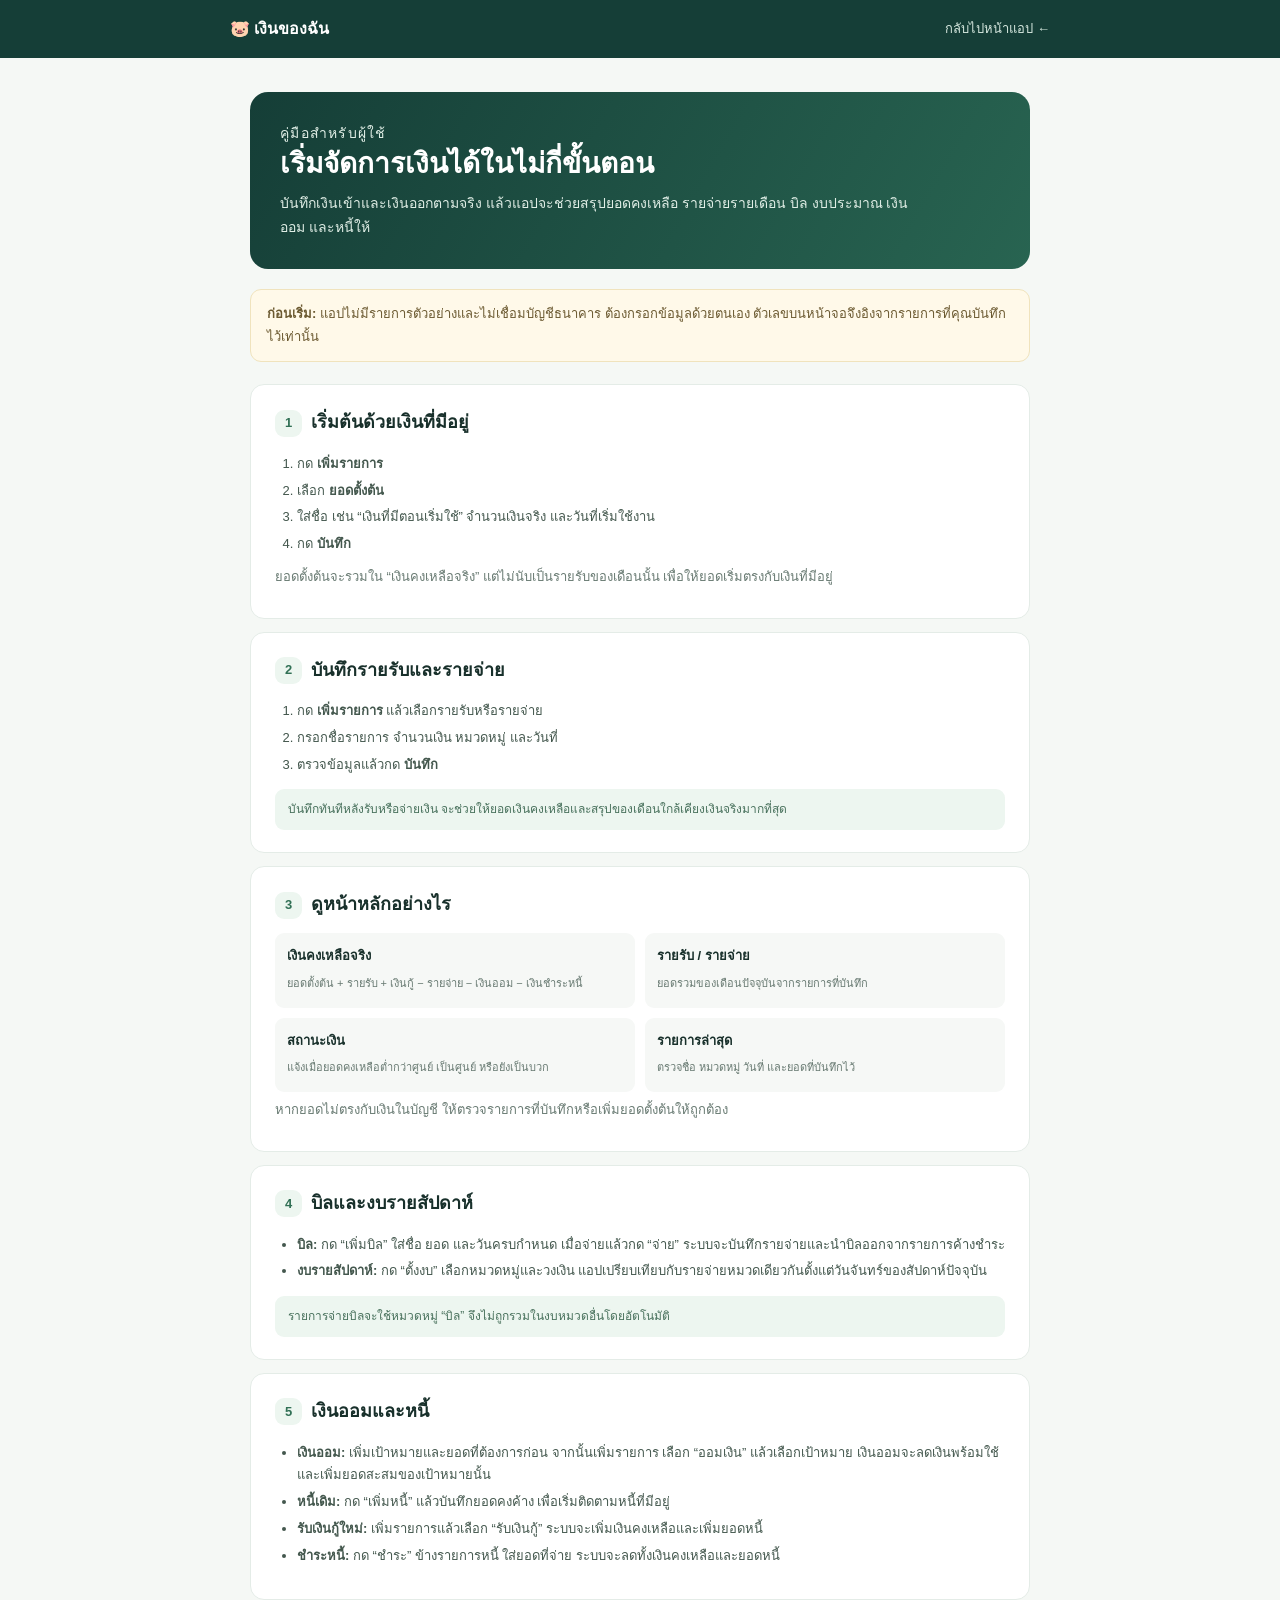
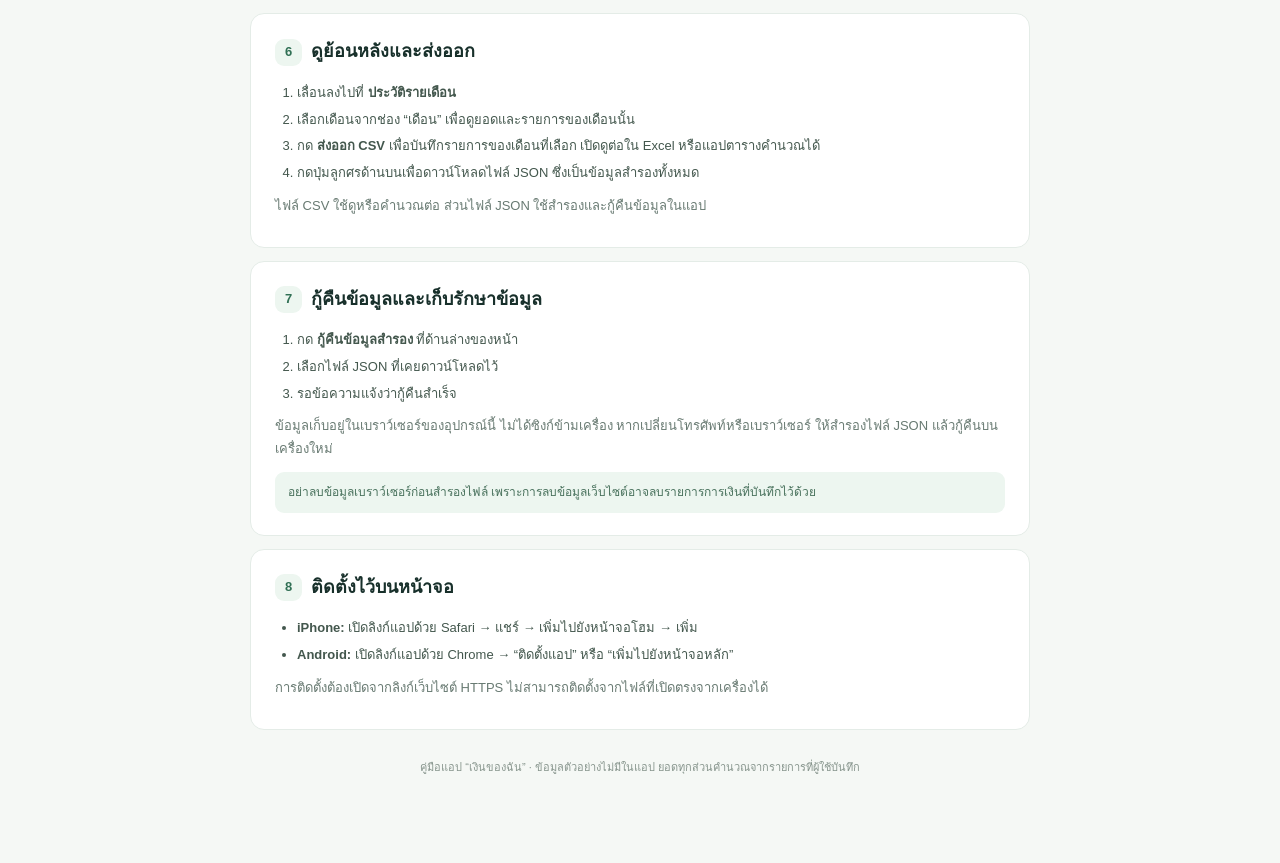
==== คู่มือการใช้งาน.html @ 993e9a69 "เพิ่มแอปบันทึกรายรับรายจ่ายภาษาไทย" ====
<!doctype html>
<html lang="th">
<head>
  <meta charset="utf-8">
  <meta name="viewport" content="width=device-width,initial-scale=1,viewport-fit=cover">
  <meta name="theme-color" content="#153e37">
  <title>คู่มือการใช้งาน · เงินของฉัน</title>
  <style>
    :root{--green:#153e37;--ink:#18302b;--muted:#687a72;--line:#e4ece7;--paper:#f5f8f5;--pale:#edf6f0;--gold:#f3c65f}*{box-sizing:border-box}body{margin:0;background:var(--paper);color:var(--ink);font-family:"Leelawadee UI",Tahoma,sans-serif;line-height:1.75}.top{background:var(--green);color:#fff;padding:15px max(calc((100vw - 820px)/2),20px);display:flex;justify-content:space-between;align-items:center}.brand{font-weight:700;text-decoration:none;color:white}.back{color:#d5e7de;text-decoration:none;font-size:13px}main{max-width:820px;padding:34px 20px 60px;margin:auto}.hero{background:linear-gradient(120deg,#153e37,#286451);border-radius:18px;padding:29px 30px;color:#fff;margin-bottom:20px}.eyebrow{font-size:11px;letter-spacing:.09em;color:#c4ddcf;margin:0 0 5px}.hero h1{font-size:28px;line-height:1.3;margin:0 0 9px}.hero p{font-size:14px;color:#e0eee6;margin:0;max-width:630px}.callout{background:#fff9e9;border:1px solid #f0e3bd;color:#6b5930;border-radius:11px;padding:13px 16px;font-size:13px;margin:15px 0 22px}.section{background:white;border:1px solid var(--line);border-radius:14px;padding:22px 24px;margin:13px 0}.section h2{font-size:18px;margin:0 0 12px;display:flex;align-items:center;gap:9px}.num{display:inline-grid;place-items:center;width:27px;height:27px;background:var(--pale);color:#317055;border-radius:9px;font-size:13px}.section p{font-size:13px;color:var(--muted);margin:7px 0}.section ol,.section ul{padding-left:22px;margin:8px 0;color:#43574d;font-size:13px}.section li{padding:2px 0}.tip{background:var(--pale);border-radius:9px;padding:10px 13px;color:#47705b;font-size:12px;margin-top:11px}.pill{display:inline-block;background:#f1f5f2;padding:2px 8px;border-radius:6px;color:#456458;font-size:11px}.grid{display:grid;grid-template-columns:1fr 1fr;gap:10px}.grid div{background:#f6f8f6;border-radius:9px;padding:12px}.grid b{display:block;font-size:13px}.grid span{font-size:11px;color:var(--muted)}.foot{color:#87958d;font-size:11px;text-align:center;padding:15px}@media(max-width:600px){.top{padding:12px 16px}main{padding:20px 13px 36px}.hero{padding:22px 19px}.hero h1{font-size:24px}.section{padding:17px 16px}.grid{grid-template-columns:1fr}}
  </style>
</head>
<body>
  <header class="top"><a class="brand" href="index.html">🐷 เงินของฉัน</a><a class="back" href="index.html">กลับไปหน้าแอป ←</a></header>
  <main>
    <section class="hero"><p class="eyebrow">คู่มือสำหรับผู้ใช้</p><h1>เริ่มจัดการเงินได้ในไม่กี่ขั้นตอน</h1><p>บันทึกเงินเข้าและเงินออกตามจริง แล้วแอปจะช่วยสรุปยอดคงเหลือ รายจ่ายรายเดือน บิล งบประมาณ เงินออม และหนี้ให้</p></section>
    <div class="callout"><b>ก่อนเริ่ม:</b> แอปไม่มีรายการตัวอย่างและไม่เชื่อมบัญชีธนาคาร ต้องกรอกข้อมูลด้วยตนเอง ตัวเลขบนหน้าจอจึงอิงจากรายการที่คุณบันทึกไว้เท่านั้น</div>

    <section class="section"><h2><span class="num">1</span> เริ่มต้นด้วยเงินที่มีอยู่</h2><ol><li>กด <b>เพิ่มรายการ</b></li><li>เลือก <b>ยอดตั้งต้น</b></li><li>ใส่ชื่อ เช่น “เงินที่มีตอนเริ่มใช้” จำนวนเงินจริง และวันที่เริ่มใช้งาน</li><li>กด <b>บันทึก</b></li></ol><p>ยอดตั้งต้นจะรวมใน “เงินคงเหลือจริง” แต่ไม่นับเป็นรายรับของเดือนนั้น เพื่อให้ยอดเริ่มตรงกับเงินที่มีอยู่</p></section>

    <section class="section"><h2><span class="num">2</span> บันทึกรายรับและรายจ่าย</h2><ol><li>กด <b>เพิ่มรายการ</b> แล้วเลือกรายรับหรือรายจ่าย</li><li>กรอกชื่อรายการ จำนวนเงิน หมวดหมู่ และวันที่</li><li>ตรวจข้อมูลแล้วกด <b>บันทึก</b></li></ol><div class="tip">บันทึกทันทีหลังรับหรือจ่ายเงิน จะช่วยให้ยอดเงินคงเหลือและสรุปของเดือนใกล้เคียงเงินจริงมากที่สุด</div></section>

    <section class="section"><h2><span class="num">3</span> ดูหน้าหลักอย่างไร</h2><div class="grid"><div><b>เงินคงเหลือจริง</b><span>ยอดตั้งต้น + รายรับ + เงินกู้ − รายจ่าย − เงินออม − เงินชำระหนี้</span></div><div><b>รายรับ / รายจ่าย</b><span>ยอดรวมของเดือนปัจจุบันจากรายการที่บันทึก</span></div><div><b>สถานะเงิน</b><span>แจ้งเมื่อยอดคงเหลือต่ำกว่าศูนย์ เป็นศูนย์ หรือยังเป็นบวก</span></div><div><b>รายการล่าสุด</b><span>ตรวจชื่อ หมวดหมู่ วันที่ และยอดที่บันทึกไว้</span></div></div><p>หากยอดไม่ตรงกับเงินในบัญชี ให้ตรวจรายการที่บันทึกหรือเพิ่มยอดตั้งต้นให้ถูกต้อง</p></section>

    <section class="section"><h2><span class="num">4</span> บิลและงบรายสัปดาห์</h2><ul><li><b>บิล:</b> กด “เพิ่มบิล” ใส่ชื่อ ยอด และวันครบกำหนด เมื่อจ่ายแล้วกด “จ่าย” ระบบจะบันทึกรายจ่ายและนำบิลออกจากรายการค้างชำระ</li><li><b>งบรายสัปดาห์:</b> กด “ตั้งงบ” เลือกหมวดหมู่และวงเงิน แอปเปรียบเทียบกับรายจ่ายหมวดเดียวกันตั้งแต่วันจันทร์ของสัปดาห์ปัจจุบัน</li></ul><div class="tip">รายการจ่ายบิลจะใช้หมวดหมู่ “บิล” จึงไม่ถูกรวมในงบหมวดอื่นโดยอัตโนมัติ</div></section>

    <section class="section"><h2><span class="num">5</span> เงินออมและหนี้</h2><ul><li><b>เงินออม:</b> เพิ่มเป้าหมายและยอดที่ต้องการก่อน จากนั้นเพิ่มรายการ เลือก “ออมเงิน” แล้วเลือกเป้าหมาย เงินออมจะลดเงินพร้อมใช้และเพิ่มยอดสะสมของเป้าหมายนั้น</li><li><b>หนี้เดิม:</b> กด “เพิ่มหนี้” แล้วบันทึกยอดคงค้าง เพื่อเริ่มติดตามหนี้ที่มีอยู่</li><li><b>รับเงินกู้ใหม่:</b> เพิ่มรายการแล้วเลือก “รับเงินกู้” ระบบจะเพิ่มเงินคงเหลือและเพิ่มยอดหนี้</li><li><b>ชำระหนี้:</b> กด “ชำระ” ข้างรายการหนี้ ใส่ยอดที่จ่าย ระบบจะลดทั้งเงินคงเหลือและยอดหนี้</li></ul></section>

    <section class="section"><h2><span class="num">6</span> ดูย้อนหลังและส่งออก</h2><ol><li>เลื่อนลงไปที่ <b>ประวัติรายเดือน</b></li><li>เลือกเดือนจากช่อง “เดือน” เพื่อดูยอดและรายการของเดือนนั้น</li><li>กด <b>ส่งออก CSV</b> เพื่อบันทึกรายการของเดือนที่เลือก เปิดดูต่อใน Excel หรือแอปตารางคำนวณได้</li><li>กดปุ่มลูกศรด้านบนเพื่อดาวน์โหลดไฟล์ JSON ซึ่งเป็นข้อมูลสำรองทั้งหมด</li></ol><p>ไฟล์ CSV ใช้ดูหรือคำนวณต่อ ส่วนไฟล์ JSON ใช้สำรองและกู้คืนข้อมูลในแอป</p></section>

    <section class="section"><h2><span class="num">7</span> กู้คืนข้อมูลและเก็บรักษาข้อมูล</h2><ol><li>กด <b>กู้คืนข้อมูลสำรอง</b> ที่ด้านล่างของหน้า</li><li>เลือกไฟล์ JSON ที่เคยดาวน์โหลดไว้</li><li>รอข้อความแจ้งว่ากู้คืนสำเร็จ</li></ol><p>ข้อมูลเก็บอยู่ในเบราว์เซอร์ของอุปกรณ์นี้ ไม่ได้ซิงก์ข้ามเครื่อง หากเปลี่ยนโทรศัพท์หรือเบราว์เซอร์ ให้สำรองไฟล์ JSON แล้วกู้คืนบนเครื่องใหม่</p><div class="tip">อย่าลบข้อมูลเบราว์เซอร์ก่อนสำรองไฟล์ เพราะการลบข้อมูลเว็บไซต์อาจลบรายการการเงินที่บันทึกไว้ด้วย</div></section>

    <section class="section"><h2><span class="num">8</span> ติดตั้งไว้บนหน้าจอ</h2><ul><li><b>iPhone:</b> เปิดลิงก์แอปด้วย Safari → แชร์ → เพิ่มไปยังหน้าจอโฮม → เพิ่ม</li><li><b>Android:</b> เปิดลิงก์แอปด้วย Chrome → “ติดตั้งแอป” หรือ “เพิ่มไปยังหน้าจอหลัก”</li></ul><p>การติดตั้งต้องเปิดจากลิงก์เว็บไซต์ HTTPS ไม่สามารถติดตั้งจากไฟล์ที่เปิดตรงจากเครื่องได้</p></section>

    <p class="foot">คู่มือแอป “เงินของฉัน” · ข้อมูลตัวอย่างไม่มีในแอป ยอดทุกส่วนคำนวณจากรายการที่ผู้ใช้บันทึก</p>
  </main>
</body>
</html>
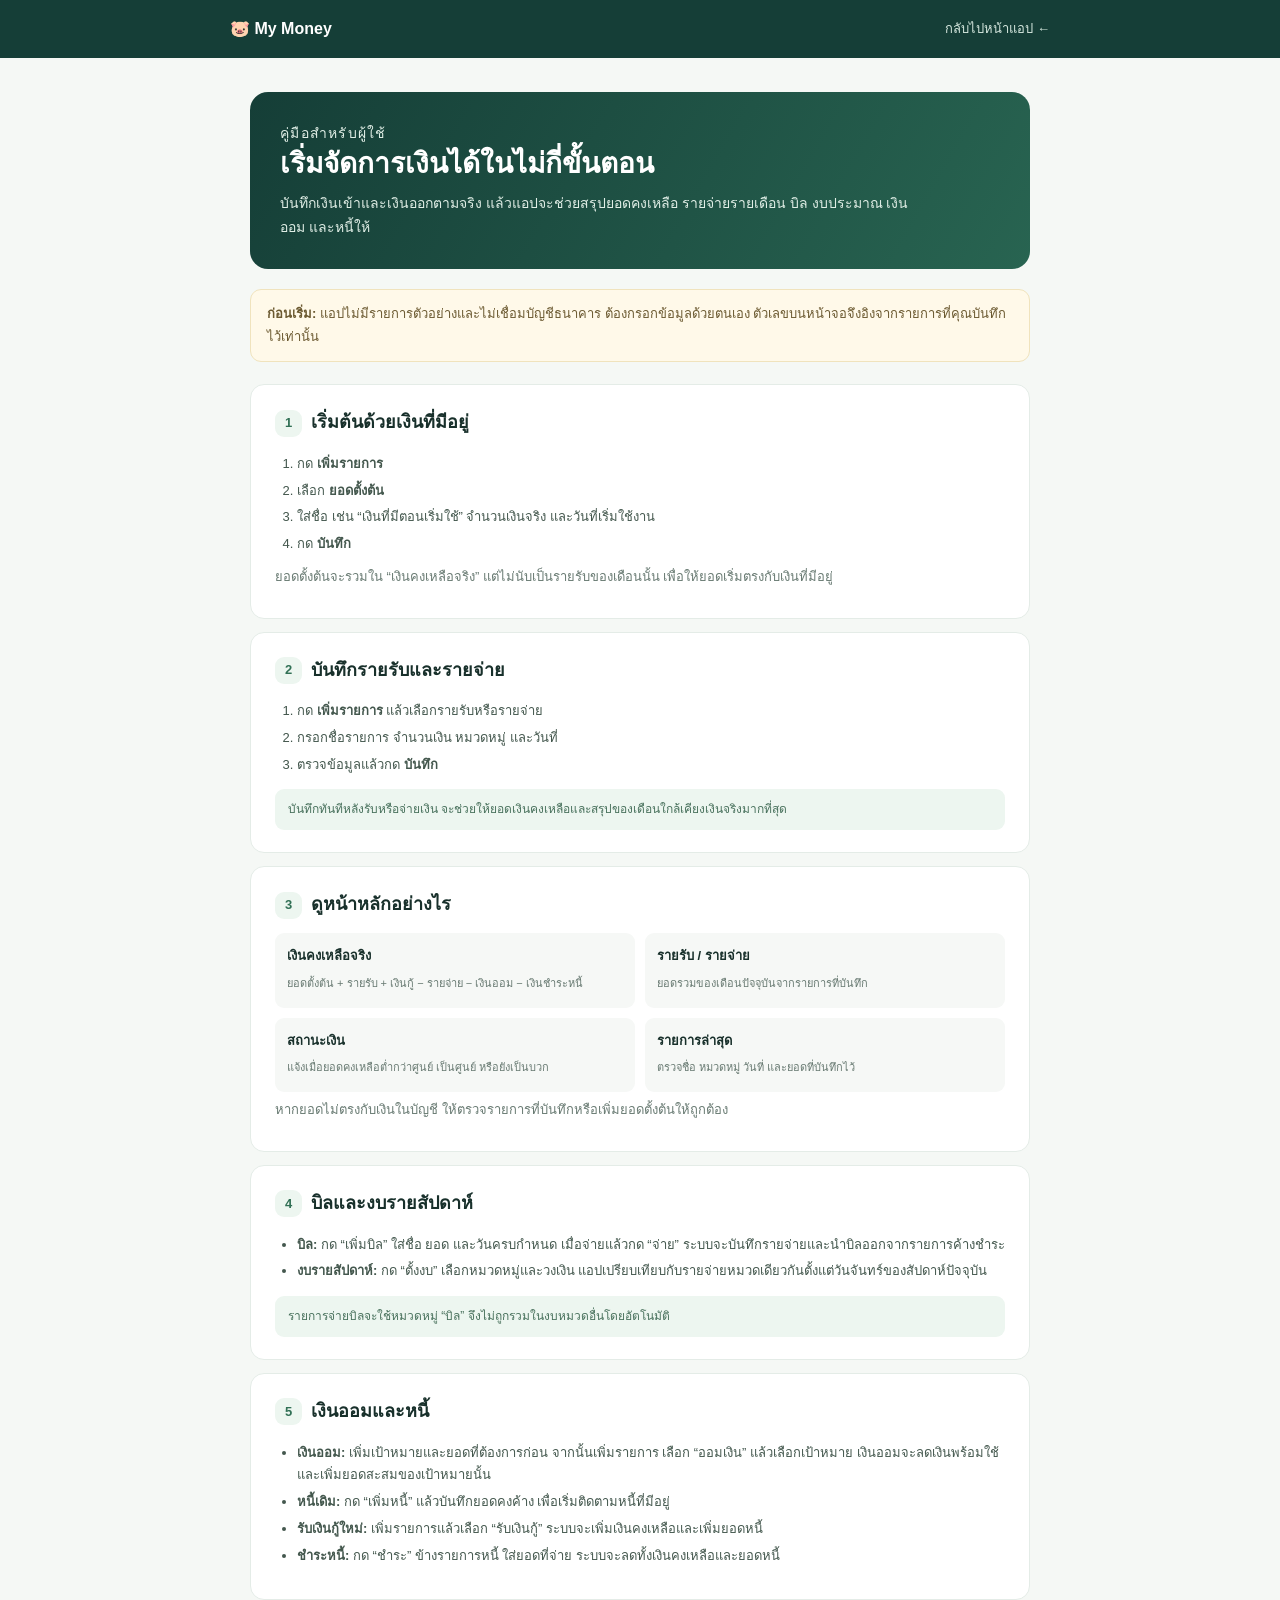
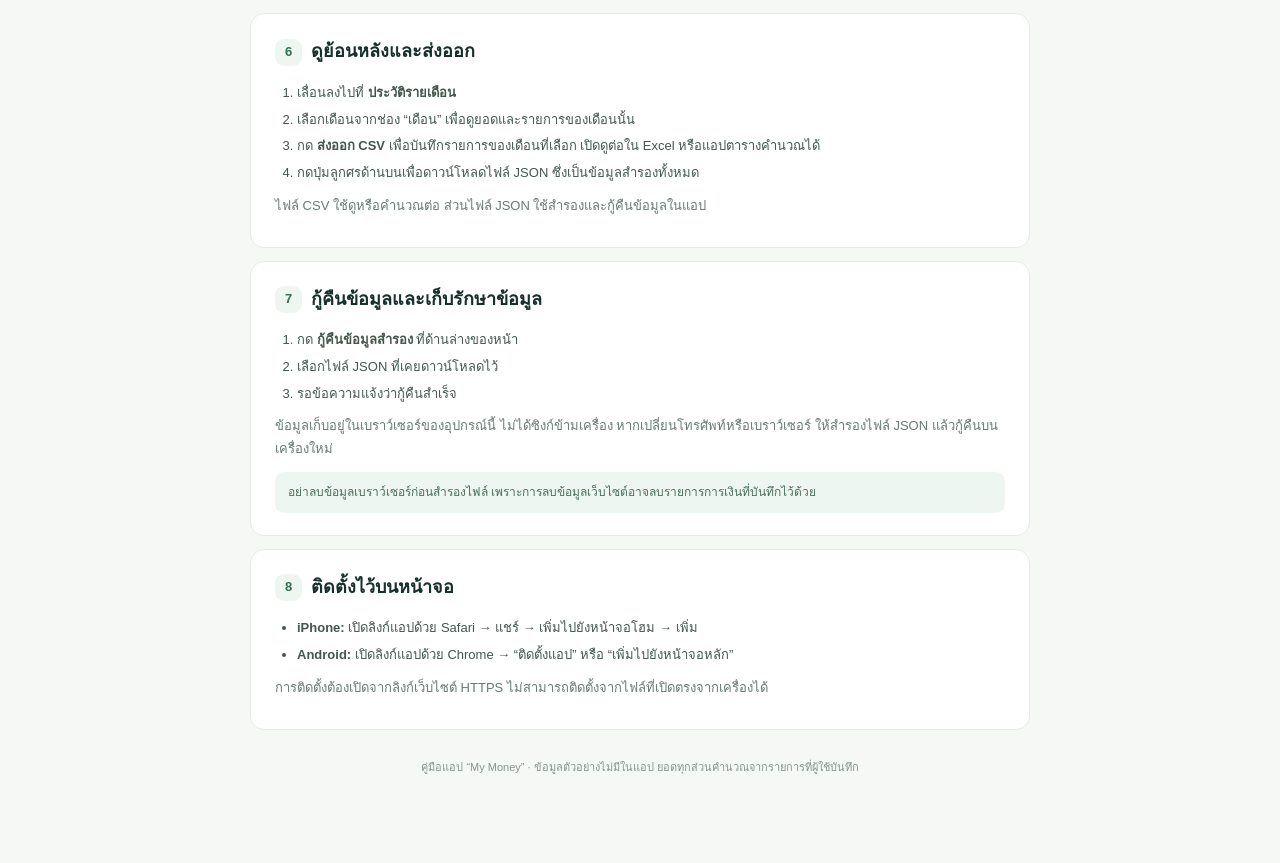
==== commit 926e401c: "เปลี่ยนชื่อแอปเป็น My Money" ====
--- a/คู่มือการใช้งาน.html
+++ b/คู่มือการใช้งาน.html
@@ -4,13 +4,13 @@
   <meta charset="utf-8">
   <meta name="viewport" content="width=device-width,initial-scale=1,viewport-fit=cover">
   <meta name="theme-color" content="#153e37">
-  <title>คู่มือการใช้งาน · เงินของฉัน</title>
+  <title>คู่มือการใช้งาน · My Money</title>
   <style>
     :root{--green:#153e37;--ink:#18302b;--muted:#687a72;--line:#e4ece7;--paper:#f5f8f5;--pale:#edf6f0;--gold:#f3c65f}*{box-sizing:border-box}body{margin:0;background:var(--paper);color:var(--ink);font-family:"Leelawadee UI",Tahoma,sans-serif;line-height:1.75}.top{background:var(--green);color:#fff;padding:15px max(calc((100vw - 820px)/2),20px);display:flex;justify-content:space-between;align-items:center}.brand{font-weight:700;text-decoration:none;color:white}.back{color:#d5e7de;text-decoration:none;font-size:13px}main{max-width:820px;padding:34px 20px 60px;margin:auto}.hero{background:linear-gradient(120deg,#153e37,#286451);border-radius:18px;padding:29px 30px;color:#fff;margin-bottom:20px}.eyebrow{font-size:11px;letter-spacing:.09em;color:#c4ddcf;margin:0 0 5px}.hero h1{font-size:28px;line-height:1.3;margin:0 0 9px}.hero p{font-size:14px;color:#e0eee6;margin:0;max-width:630px}.callout{background:#fff9e9;border:1px solid #f0e3bd;color:#6b5930;border-radius:11px;padding:13px 16px;font-size:13px;margin:15px 0 22px}.section{background:white;border:1px solid var(--line);border-radius:14px;padding:22px 24px;margin:13px 0}.section h2{font-size:18px;margin:0 0 12px;display:flex;align-items:center;gap:9px}.num{display:inline-grid;place-items:center;width:27px;height:27px;background:var(--pale);color:#317055;border-radius:9px;font-size:13px}.section p{font-size:13px;color:var(--muted);margin:7px 0}.section ol,.section ul{padding-left:22px;margin:8px 0;color:#43574d;font-size:13px}.section li{padding:2px 0}.tip{background:var(--pale);border-radius:9px;padding:10px 13px;color:#47705b;font-size:12px;margin-top:11px}.pill{display:inline-block;background:#f1f5f2;padding:2px 8px;border-radius:6px;color:#456458;font-size:11px}.grid{display:grid;grid-template-columns:1fr 1fr;gap:10px}.grid div{background:#f6f8f6;border-radius:9px;padding:12px}.grid b{display:block;font-size:13px}.grid span{font-size:11px;color:var(--muted)}.foot{color:#87958d;font-size:11px;text-align:center;padding:15px}@media(max-width:600px){.top{padding:12px 16px}main{padding:20px 13px 36px}.hero{padding:22px 19px}.hero h1{font-size:24px}.section{padding:17px 16px}.grid{grid-template-columns:1fr}}
   </style>
 </head>
 <body>
-  <header class="top"><a class="brand" href="index.html">🐷 เงินของฉัน</a><a class="back" href="index.html">กลับไปหน้าแอป ←</a></header>
+  <header class="top"><a class="brand" href="index.html">🐷 My Money</a><a class="back" href="index.html">กลับไปหน้าแอป ←</a></header>
   <main>
     <section class="hero"><p class="eyebrow">คู่มือสำหรับผู้ใช้</p><h1>เริ่มจัดการเงินได้ในไม่กี่ขั้นตอน</h1><p>บันทึกเงินเข้าและเงินออกตามจริง แล้วแอปจะช่วยสรุปยอดคงเหลือ รายจ่ายรายเดือน บิล งบประมาณ เงินออม และหนี้ให้</p></section>
     <div class="callout"><b>ก่อนเริ่ม:</b> แอปไม่มีรายการตัวอย่างและไม่เชื่อมบัญชีธนาคาร ต้องกรอกข้อมูลด้วยตนเอง ตัวเลขบนหน้าจอจึงอิงจากรายการที่คุณบันทึกไว้เท่านั้น</div>
@@ -31,7 +31,7 @@
 
     <section class="section"><h2><span class="num">8</span> ติดตั้งไว้บนหน้าจอ</h2><ul><li><b>iPhone:</b> เปิดลิงก์แอปด้วย Safari → แชร์ → เพิ่มไปยังหน้าจอโฮม → เพิ่ม</li><li><b>Android:</b> เปิดลิงก์แอปด้วย Chrome → “ติดตั้งแอป” หรือ “เพิ่มไปยังหน้าจอหลัก”</li></ul><p>การติดตั้งต้องเปิดจากลิงก์เว็บไซต์ HTTPS ไม่สามารถติดตั้งจากไฟล์ที่เปิดตรงจากเครื่องได้</p></section>
 
-    <p class="foot">คู่มือแอป “เงินของฉัน” · ข้อมูลตัวอย่างไม่มีในแอป ยอดทุกส่วนคำนวณจากรายการที่ผู้ใช้บันทึก</p>
+    <p class="foot">คู่มือแอป “My Money” · ข้อมูลตัวอย่างไม่มีในแอป ยอดทุกส่วนคำนวณจากรายการที่ผู้ใช้บันทึก</p>
   </main>
 </body>
 </html>
